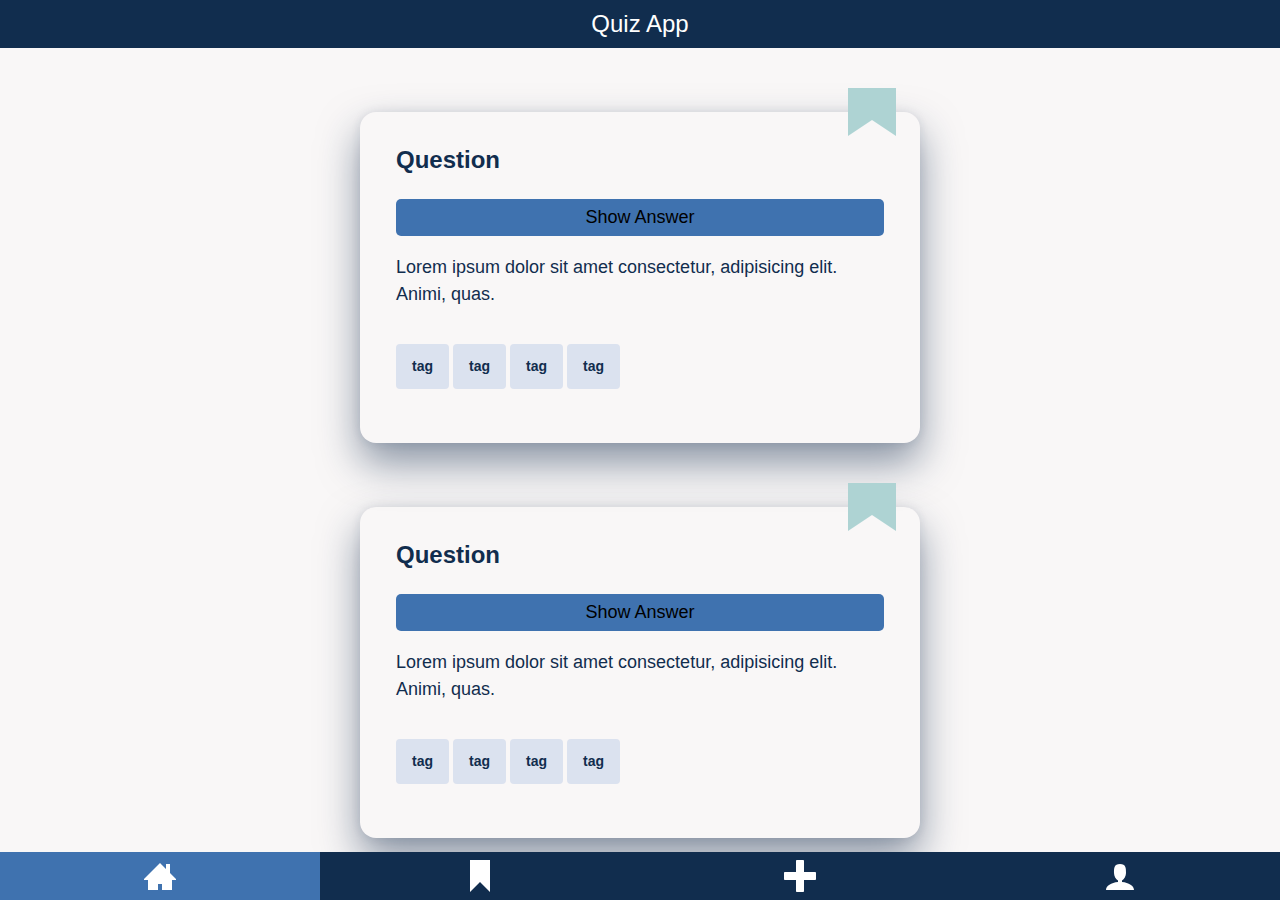
==== src/index.html @ a9b09d06 "Finalized animated bookmark" ====
<!DOCTYPE html>
<html lang="en">
  <head>
    <meta charset="UTF-8" />
    <meta name="viewport" content="width=device-width, initial-scale=1.0" />
    <title>Quiz App</title>
    <link
      href="https://fonts.googleapis.com/icon?family=Material+Icons"
      rel="stylesheet"
    />
    <link rel="icon" type="image/png" href="assets/favicon.png" />
    <link rel="stylesheet" href="./styles/styles.css" />
    <script defer type="module" src="./index.js"></script>
  </head>
  <body>
    <header class="app-header">
      <h1 class="app-header__heading">Quiz App</h1>
    </header>
    <main class="page-home">
      <section class="quiz-card">
        <h2 class="quiz-card__question">Question</h2>
        <button class="quiz-card__button">Show Answer</button>
        <p class="quiz-card__answer">
          Lorem ipsum dolor sit amet consectetur, adipisicing elit. Animi, quas.
        </p>
        <ul class="quiz-card__tag-list">
          <li>tag</li>
          <li>tag</li>
          <li>tag</li>
          <li>tag</li>
        </ul>
        <div
          role="button"
          class="quiz-card__bookmark"
          aria-label="Add bookmark"
        ></div>
      </section>

      <section class="quiz-card">
        <h2 class="quiz-card__question">Question</h2>
        <button class="quiz-card__button">Show Answer</button>
        <p class="quiz-card__answer">
          Lorem ipsum dolor sit amet consectetur, adipisicing elit. Animi, quas.
        </p>
        <ul class="quiz-card__tag-list">
          <li>tag</li>
          <li>tag</li>
          <li>tag</li>
          <li>tag</li>
        </ul>
        <div
          role="button"
          class="quiz-card__bookmark"
          aria-label="Add bookmark"
        ></div>
      </section>

      <section class="quiz-card">
        <h2 class="quiz-card__question">Question</h2>
        <button class="quiz-card__button">Show Answer</button>
        <p class="quiz-card__answer">
          Lorem ipsum dolor sit amet consectetur, adipisicing elit. Animi, quas.
        </p>
        <ul class="quiz-card__tag-list">
          <li>tag</li>
          <li>tag</li>
          <li>tag</li>
          <li>tag</li>
        </ul>
        <div
          role="button"
          class="quiz-card__bookmark"
          aria-label="Add bookmark"
        ></div>
      </section>

      <section class="quiz-card">
        <h2 class="quiz-card__question">Question</h2>
        <button class="quiz-card__button">Show Answer</button>
        <p class="quiz-card__answer">
          Lorem ipsum dolor sit amet consectetur, adipisicing elit. Animi, quas.
        </p>
        <ul class="quiz-card__tag-list">
          <li>tag</li>
          <li>tag</li>
          <li>tag</li>
          <li>tag</li>
        </ul>
        <div
          role="button"
          class="quiz-card__bookmark"
          aria-label="Add bookmark"
        ></div>
      </section>

      <section class="quiz-card">
        <h2 class="quiz-card__question">Question</h2>
        <button class="quiz-card__button">Show Answer</button>
        <p class="quiz-card__answer">
          Lorem ipsum dolor sit amet consectetur, adipisicing elit. Animi, quas.
        </p>
        <ul class="quiz-card__tag-list">
          <li>tag</li>
          <li>tag</li>
          <li>tag</li>
          <li>tag</li>
        </ul>
        <div
          role="button"
          class="quiz-card__bookmark"
          aria-label="Add bookmark"
        ></div>
      </section>
    </main>
    <main class="page-bookmark hidden"></main>
    <main class="page-create hidden"></main>
    <main class="page-profile hidden"></main>

    <footer>
      <nav class="nav-bar">
        <button class="nav-bar__button nav-bar__home active">
          <svg>
            <use href="#home" class="nav-bar__logo" />
          </svg>
        </button>
        <button class="nav-bar__button nav-bar__bookmark">
          <svg>
            <use href="#bookmark" class="nav-bar__logo" />
          </svg>
        </button>
        <button class="nav-bar__button nav-bar__create">
          <svg>
            <use href="#create" class="nav-bar__logo" />
          </svg>
        </button>
        <button class="nav-bar__button nav-bar__profile">
          <svg>
            <use href="#profile" class="nav-bar__logo" />
          </svg>
        </button>
      </nav>

      <svg height="0" style="display: none">
        <symbol
          id="home"
          preserveaspectratio="xMidYMid"
          width="100%"
          height="100%"
          viewbox="0 0 32 32"
        >
          <path
            d="M32 19l-6-6v-9h-4v5l-6-6-16 16v1h4v10h10v-6h4v6h10v-10h4z"
          ></path>
        </symbol>

        <symbol
          id="bookmark"
          preserveaspectratio="xMidYMid"
          width="100%"
          height="100%"
          viewbox="0 0 32 32"
        >
          <path d="M6 0v32l10-10 10 10v-32z"></path>
        </symbol>

        <symbol
          id="create"
          preserveaspectratio="xMidYMid"
          width="100%"
          height="100%"
          viewbox="0 0 32 32"
        >
          <path
            d="M31 12h-11v-11c0-0.552-0.448-1-1-1h-6c-0.552 0-1 0.448-1 1v11h-11c-0.552 0-1 0.448-1 1v6c0 0.552 0.448 1 1 1h11v11c0 0.552 0.448 1 1 1h6c0.552 0 1-0.448 1-1v-11h11c0.552 0 1-0.448 1-1v-6c0-0.552-0.448-1-1-1z"
          ></path>
        </symbol>

        <symbol
          id="profile"
          preserveaspectratio="xMidYMid"
          width="100%"
          height="100%"
          viewbox="0 0 32 32"
        >
          <path
            d="M18 22.082v-1.649c2.203-1.241 4-4.337 4-7.432 0-4.971 0-9-6-9s-6 4.029-6 9c0 3.096 1.797 6.191 4 7.432v1.649c-6.784 0.555-12 3.888-12 7.918h28c0-4.030-5.216-7.364-12-7.918z"
          ></path>
        </symbol>
      </svg>
    </footer>
  </body>
</html>
---- src/styles/styles.css ----
@import './_variables.css';
@import './_base.css';
@import './_utility.css';
@import './app-header/app-header.css';
@import './quiz-card/quiz-card.css';
@import './nav-bar/nav-bar.css';
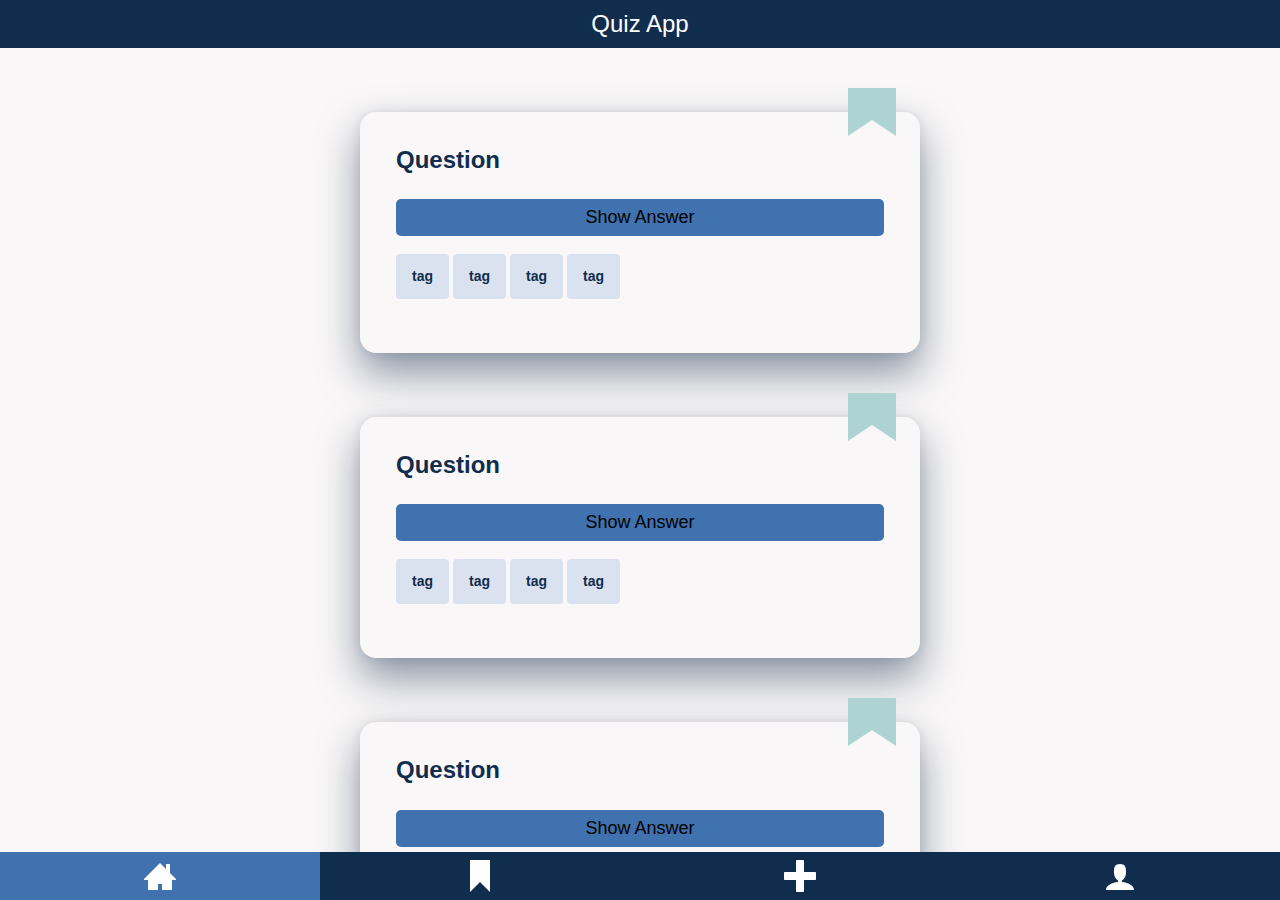
==== commit 2a83277c: "Added interactive answer button" ====
--- a/src/index.html
+++ b/src/index.html
@@ -20,7 +20,7 @@
       <section class="quiz-card">
         <h2 class="quiz-card__question">Question</h2>
         <button class="quiz-card__button">Show Answer</button>
-        <p class="quiz-card__answer">
+        <p class="quiz-card__answer hidden">
           Lorem ipsum dolor sit amet consectetur, adipisicing elit. Animi, quas.
         </p>
         <ul class="quiz-card__tag-list">
@@ -39,7 +39,7 @@
       <section class="quiz-card">
         <h2 class="quiz-card__question">Question</h2>
         <button class="quiz-card__button">Show Answer</button>
-        <p class="quiz-card__answer">
+        <p class="quiz-card__answer hidden">
           Lorem ipsum dolor sit amet consectetur, adipisicing elit. Animi, quas.
         </p>
         <ul class="quiz-card__tag-list">
@@ -58,7 +58,7 @@
       <section class="quiz-card">
         <h2 class="quiz-card__question">Question</h2>
         <button class="quiz-card__button">Show Answer</button>
-        <p class="quiz-card__answer">
+        <p class="quiz-card__answer hidden">
           Lorem ipsum dolor sit amet consectetur, adipisicing elit. Animi, quas.
         </p>
         <ul class="quiz-card__tag-list">
@@ -77,7 +77,7 @@
       <section class="quiz-card">
         <h2 class="quiz-card__question">Question</h2>
         <button class="quiz-card__button">Show Answer</button>
-        <p class="quiz-card__answer">
+        <p class="quiz-card__answer hidden">
           Lorem ipsum dolor sit amet consectetur, adipisicing elit. Animi, quas.
         </p>
         <ul class="quiz-card__tag-list">
@@ -96,7 +96,7 @@
       <section class="quiz-card">
         <h2 class="quiz-card__question">Question</h2>
         <button class="quiz-card__button">Show Answer</button>
-        <p class="quiz-card__answer">
+        <p class="quiz-card__answer hidden">
           Lorem ipsum dolor sit amet consectetur, adipisicing elit. Animi, quas.
         </p>
         <ul class="quiz-card__tag-list">
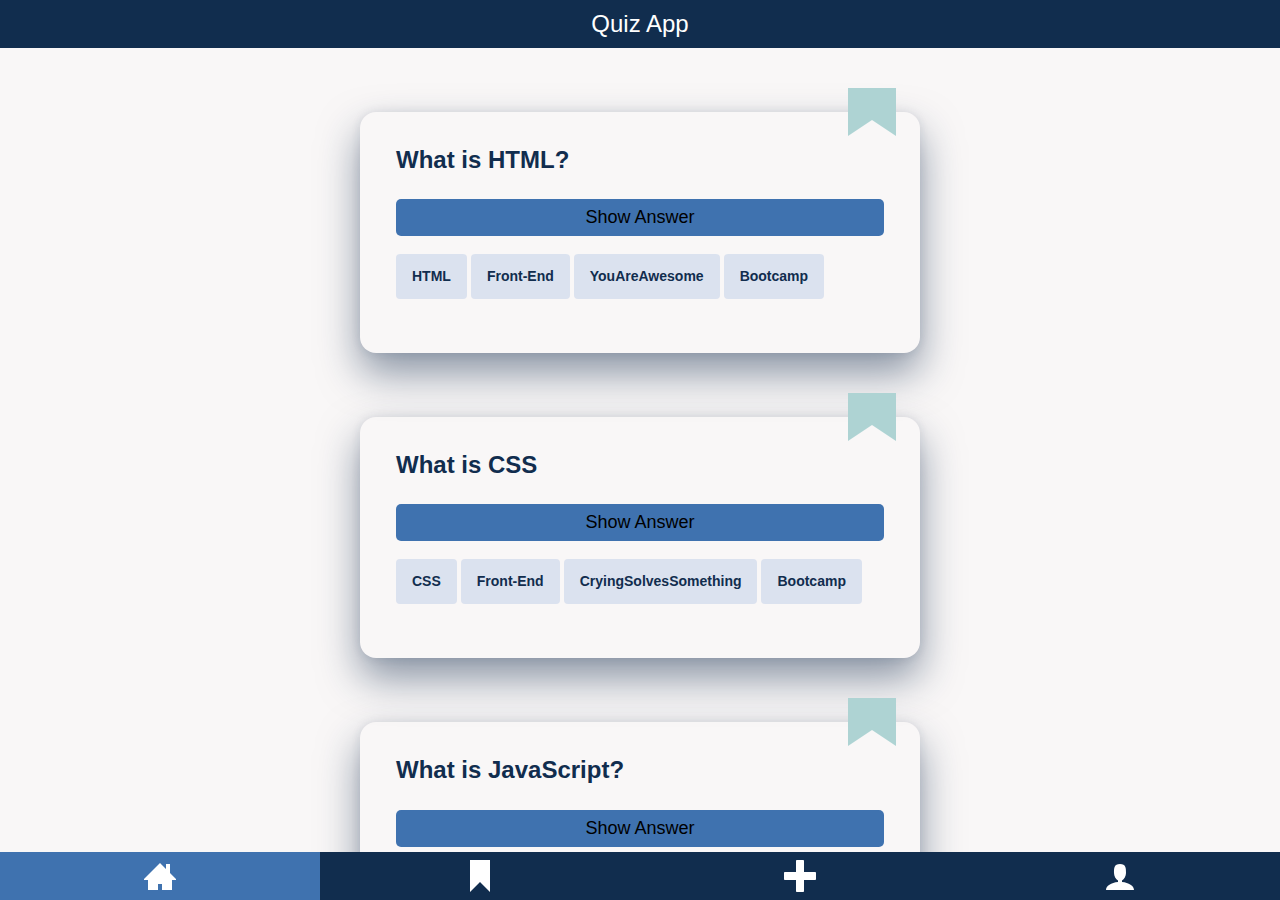
==== commit 1eb5e58c: "Text changes" ====
--- a/src/index.html
+++ b/src/index.html
@@ -18,16 +18,16 @@
     </header>
     <main class="page-home">
       <section class="quiz-card">
-        <h2 class="quiz-card__question">Question</h2>
+        <h2 class="quiz-card__question">What is HTML?</h2>
         <button class="quiz-card__button">Show Answer</button>
         <p class="quiz-card__answer hidden">
           Lorem ipsum dolor sit amet consectetur, adipisicing elit. Animi, quas.
         </p>
         <ul class="quiz-card__tag-list">
-          <li>tag</li>
-          <li>tag</li>
-          <li>tag</li>
-          <li>tag</li>
+          <li>HTML</li>
+          <li>Front-End</li>
+          <li>YouAreAwesome</li>
+          <li>Bootcamp</li>
         </ul>
         <div
           role="button"
@@ -37,16 +37,16 @@
       </section>
 
       <section class="quiz-card">
-        <h2 class="quiz-card__question">Question</h2>
+        <h2 class="quiz-card__question">What is CSS</h2>
         <button class="quiz-card__button">Show Answer</button>
         <p class="quiz-card__answer hidden">
           Lorem ipsum dolor sit amet consectetur, adipisicing elit. Animi, quas.
         </p>
         <ul class="quiz-card__tag-list">
-          <li>tag</li>
-          <li>tag</li>
-          <li>tag</li>
-          <li>tag</li>
+          <li>CSS</li>
+          <li>Front-End</li>
+          <li>CryingSolvesSomething</li>
+          <li>Bootcamp</li>
         </ul>
         <div
           role="button"
@@ -56,16 +56,16 @@
       </section>
 
       <section class="quiz-card">
-        <h2 class="quiz-card__question">Question</h2>
+        <h2 class="quiz-card__question">What is JavaScript?</h2>
         <button class="quiz-card__button">Show Answer</button>
         <p class="quiz-card__answer hidden">
           Lorem ipsum dolor sit amet consectetur, adipisicing elit. Animi, quas.
         </p>
         <ul class="quiz-card__tag-list">
-          <li>tag</li>
-          <li>tag</li>
-          <li>tag</li>
-          <li>tag</li>
+          <li>JavaScript</li>
+          <li>Front-End</li>
+          <li>NotJava</li>
+          <li>Bootcamp</li>
         </ul>
         <div
           role="button"
@@ -75,16 +75,14 @@
       </section>
 
       <section class="quiz-card">
-        <h2 class="quiz-card__question">Question</h2>
+        <h2 class="quiz-card__question">What is a bootcamp</h2>
         <button class="quiz-card__button">Show Answer</button>
         <p class="quiz-card__answer hidden">
           Lorem ipsum dolor sit amet consectetur, adipisicing elit. Animi, quas.
         </p>
         <ul class="quiz-card__tag-list">
-          <li>tag</li>
-          <li>tag</li>
-          <li>tag</li>
-          <li>tag</li>
+          <li>Bootcamp</li>
+          <li>Front-End</li>
         </ul>
         <div
           role="button"
@@ -94,16 +92,20 @@
       </section>
 
       <section class="quiz-card">
-        <h2 class="quiz-card__question">Question</h2>
+        <h2 class="quiz-card__question">What ist Front-End Development?</h2>
         <button class="quiz-card__button">Show Answer</button>
         <p class="quiz-card__answer hidden">
           Lorem ipsum dolor sit amet consectetur, adipisicing elit. Animi, quas.
         </p>
         <ul class="quiz-card__tag-list">
-          <li>tag</li>
-          <li>tag</li>
-          <li>tag</li>
-          <li>tag</li>
+          <li>JavaScript</li>
+          <li>Front-End</li>
+          <li>CSS</li>
+          <li>HTML</li>
+          <li>React</li>
+          <li>TypeScript</li>
+          <li>Vue</li>
+          <li>Bootcamp</li>
         </ul>
         <div
           role="button"
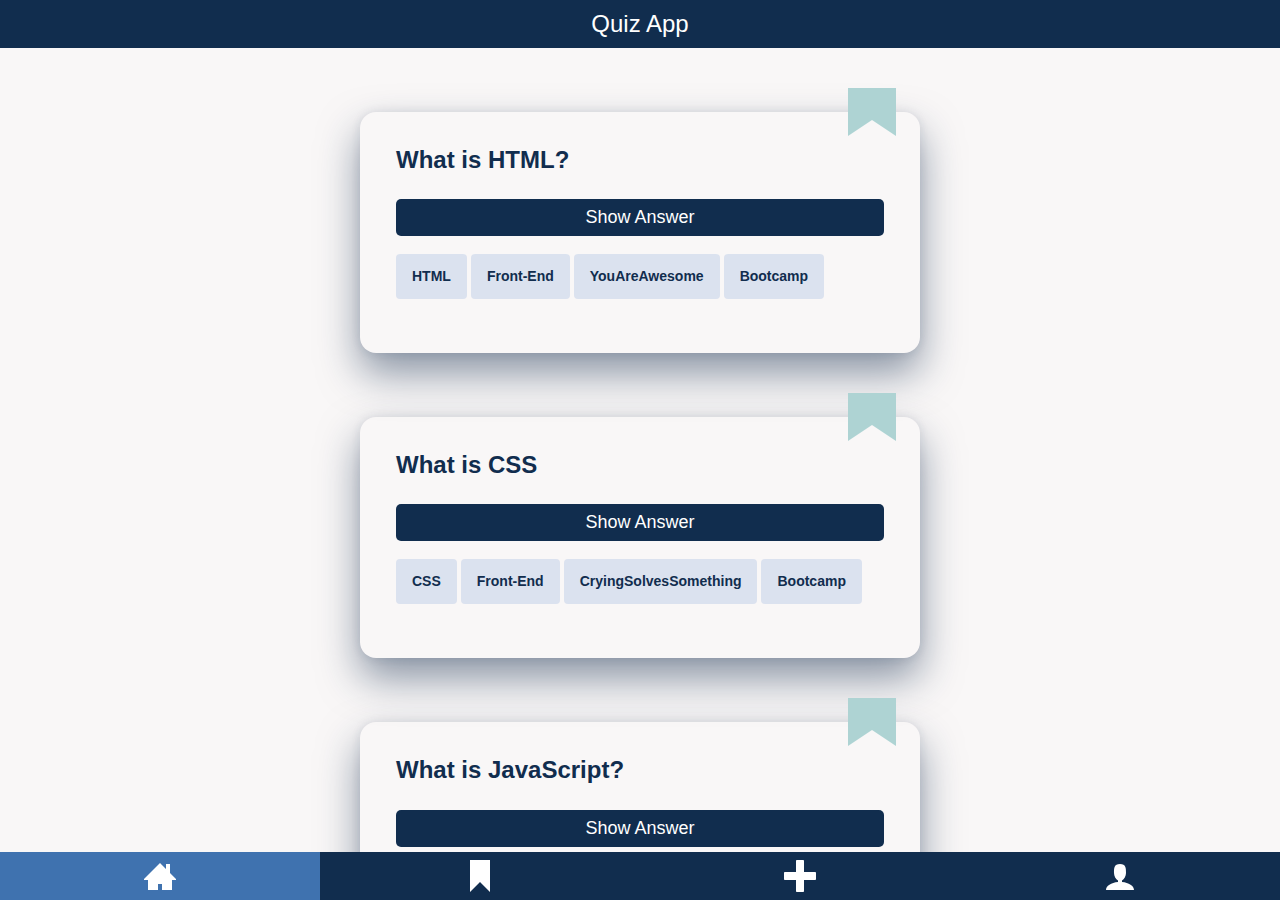
==== commit 3084dc11: "Added js to add new cards with create" ====
--- a/src/index.html
+++ b/src/index.html
@@ -14,9 +14,9 @@
   </head>
   <body>
     <header class="app-header">
-      <h1 class="app-header__heading">Quiz App</h1>
+      <h1 data-header class="app-header__heading">Quiz App</h1>
     </header>
-    <main class="page-home">
+    <main data-page="home" class="page-home" data-js="home">
       <section class="quiz-card">
         <h2 class="quiz-card__question">What is HTML?</h2>
         <button class="quiz-card__button">Show Answer</button>
@@ -114,28 +114,64 @@
         ></div>
       </section>
     </main>
-    <main class="page-bookmark hidden"></main>
-    <main class="page-create hidden"></main>
-    <main class="page-profile hidden"></main>
+    <main data-page="bookmark" class="page-bookmark hidden"></main>
+    <main data-page="create" class="page-create hidden">
+      <!DOCTYPE html>
+      <form class="create-form" data-js="form">
+        <label class="create-form__label"
+          >Create Question:
+          <input
+            type="text"
+            class="create-form__input"
+            name="question"
+            data-js="question" /></label
+        ><label class="create-form__label"
+          >Create Answer:
+          <textarea
+            class="create-form__textarea"
+            name="answer"
+            data-js="answer"
+          ></textarea>
+        </label>
+        <button class="create-form__submit">Create</button>
+      </form>
+    </main>
+    <main data-page="profile" class="page-profile hidden"></main>
 
     <footer>
       <nav class="nav-bar">
-        <button class="nav-bar__button nav-bar__home active">
+        <button
+          data-nav="home"
+          data-header-text="Quiz App"
+          class="nav-bar__button nav-bar__home active"
+        >
           <svg>
             <use href="#home" class="nav-bar__logo" />
           </svg>
         </button>
-        <button class="nav-bar__button nav-bar__bookmark">
+        <button
+          data-nav="bookmark"
+          data-header-text="Bookmarks"
+          class="nav-bar__button nav-bar__bookmark"
+        >
           <svg>
             <use href="#bookmark" class="nav-bar__logo" />
           </svg>
         </button>
-        <button class="nav-bar__button nav-bar__create">
+        <button
+          data-nav="create"
+          data-header-text="Create"
+          class="nav-bar__button nav-bar__create"
+        >
           <svg>
             <use href="#create" class="nav-bar__logo" />
           </svg>
         </button>
-        <button class="nav-bar__button nav-bar__profile">
+        <button
+          data-nav="profile"
+          data-header-text="Profile"
+          class="nav-bar__button nav-bar__profile"
+        >
           <svg>
             <use href="#profile" class="nav-bar__logo" />
           </svg>
--- a/src/styles/styles.css
+++ b/src/styles/styles.css
@@ -4,3 +4,4 @@
 @import './app-header/app-header.css';
 @import './quiz-card/quiz-card.css';
 @import './nav-bar/nav-bar.css';
+@import './create-form/create-form.css';
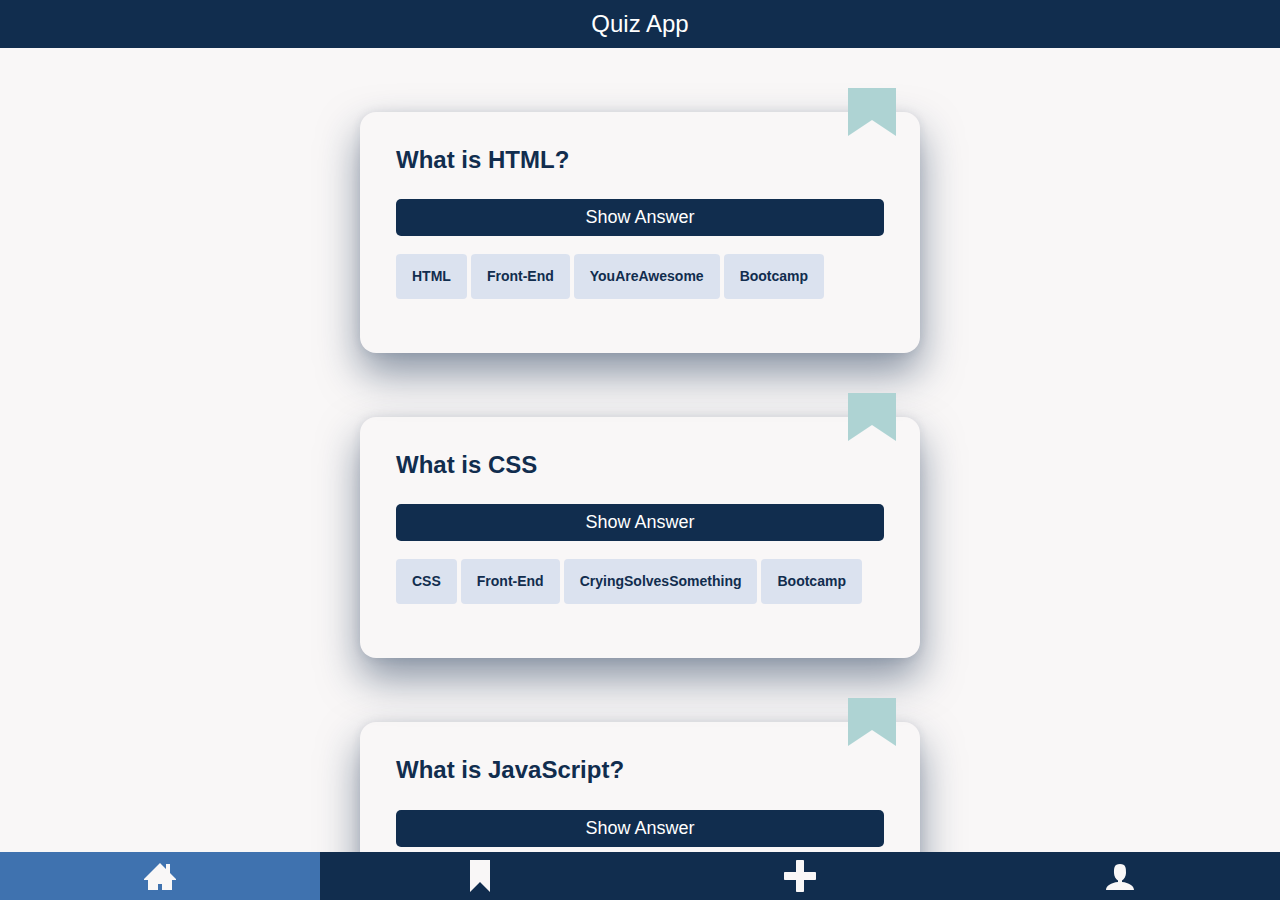
==== commit 12ee15a1: "Darkmode start" ====
--- a/src/index.html
+++ b/src/index.html
@@ -133,10 +133,20 @@
             data-js="answer"
           ></textarea>
         </label>
+        <label class="create-form__label"
+          >Create Tags:
+          <input
+            type="text"
+            class="create-form__input"
+            name="tags"
+            data-js="tags"
+        /></label>
         <button class="create-form__submit">Create</button>
       </form>
     </main>
-    <main data-page="profile" class="page-profile hidden"></main>
+    <main data-page="profile" class="page-profile hidden">
+      <button data-js="darkmode">darkmode</button>
+    </main>
 
     <footer>
       <nav class="nav-bar">
--- a/src/styles/styles.css
+++ b/src/styles/styles.css
@@ -5,3 +5,9 @@
 @import './quiz-card/quiz-card.css';
 @import './nav-bar/nav-bar.css';
 @import './create-form/create-form.css';
+
+.dark-mode {
+  --color-background: black;
+
+  transition: all 1s;
+}
